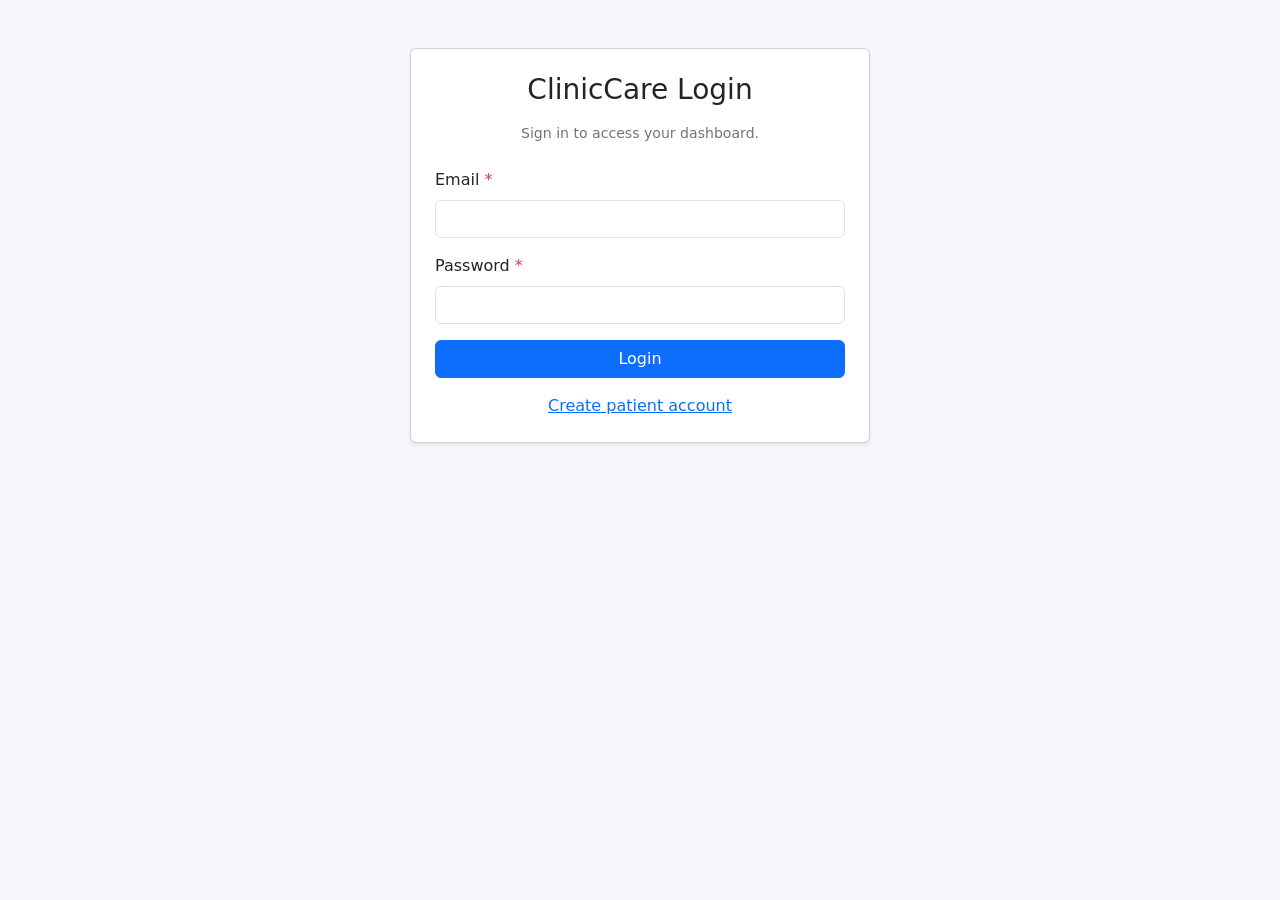
==== cliniccare/src/main/resources/static/index.html @ c625bea7 "feat(frontend): add shared client assets and public auth pages" ====
<!DOCTYPE html>
<html lang="en">
<head>
  <meta charset="UTF-8">
  <meta http-equiv="refresh" content="0; url=login.html">
  <meta name="viewport" content="width=device-width, initial-scale=1.0">
  <title>ClinicCare</title>
  <script>
    window.location.replace("login.html");
  </script>
</head>
<body>
Redirecting to <a href="login.html">login page</a>...
</body>
</html>
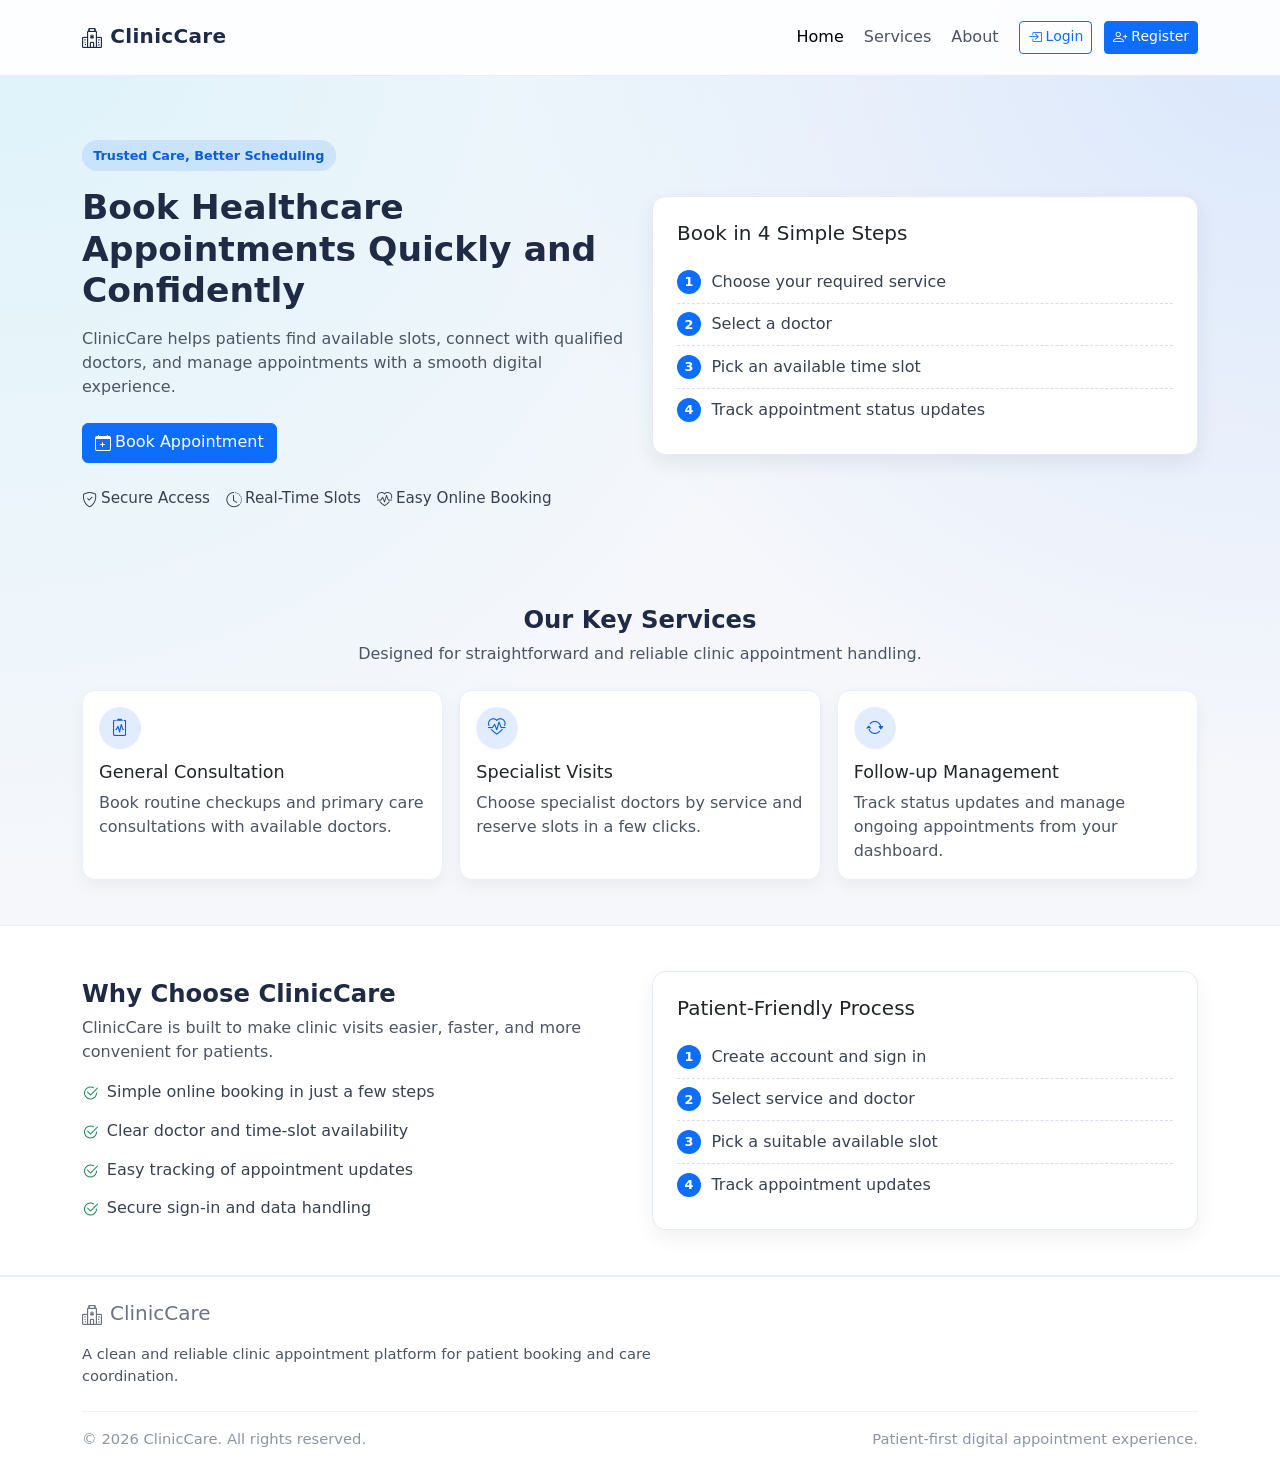
==== commit db0fb063: "feat(frontend-public): polish homepage/auth pages and add ClinicCare favicon" ====
--- a/cliniccare/src/main/resources/static/index.html
+++ b/cliniccare/src/main/resources/static/index.html
@@ -2,14 +2,170 @@
 <html lang="en">
 <head>
   <meta charset="UTF-8">
-  <meta http-equiv="refresh" content="0; url=login.html">
   <meta name="viewport" content="width=device-width, initial-scale=1.0">
-  <title>ClinicCare</title>
-  <script>
-    window.location.replace("login.html");
-  </script>
+  <title>ClinicCare - Home</title>
+  <link href="https://cdn.jsdelivr.net/npm/bootstrap@5.3.3/dist/css/bootstrap.min.css" rel="stylesheet">
+  <link href="https://cdn.jsdelivr.net/npm/bootstrap-icons@1.11.3/font/bootstrap-icons.min.css" rel="stylesheet">
+  <link rel="icon" type="image/svg+xml" href="assets/img/favicon.svg">
+  <link href="assets/css/app.css" rel="stylesheet">
 </head>
-<body>
-Redirecting to <a href="login.html">login page</a>...
+<body class="landing-page">
+<header class="landing-header sticky-top">
+  <nav class="navbar navbar-expand-lg landing-navbar">
+    <div class="container py-2">
+      <a class="navbar-brand landing-brand" href="#home">
+        <i class="bi bi-hospital me-2"></i>ClinicCare
+      </a>
+      <button class="navbar-toggler" type="button" data-bs-toggle="collapse" data-bs-target="#landingNav"
+              aria-controls="landingNav" aria-expanded="false" aria-label="Toggle navigation">
+        <span class="navbar-toggler-icon"></span>
+      </button>
+      <div class="collapse navbar-collapse" id="landingNav">
+        <ul class="navbar-nav ms-auto align-items-lg-center gap-lg-1">
+          <li class="nav-item">
+            <a class="nav-link landing-nav-link active" href="#home">Home</a>
+          </li>
+          <li class="nav-item">
+            <a class="nav-link landing-nav-link" href="#services">Services</a>
+          </li>
+          <li class="nav-item">
+            <a class="nav-link landing-nav-link" href="#about">About</a>
+          </li>
+          <li class="nav-item ms-lg-2 mt-2 mt-lg-0">
+            <a class="btn btn-outline-primary btn-sm w-100" href="login.html">
+              <i class="bi bi-box-arrow-in-right me-1"></i>Login
+            </a>
+          </li>
+          <li class="nav-item ms-lg-2 mt-2 mt-lg-0">
+            <a class="btn btn-primary btn-sm w-100" href="register.html">
+              <i class="bi bi-person-plus me-1"></i>Register
+            </a>
+          </li>
+        </ul>
+      </div>
+    </div>
+  </nav>
+</header>
+
+<main id="home">
+  <section class="landing-hero-section">
+    <div class="container py-5">
+      <div class="row g-4 align-items-center">
+        <div class="col-lg-6">
+          <span class="landing-badge">Trusted Care, Better Scheduling</span>
+          <h1 class="landing-title mt-3">Book Healthcare Appointments Quickly and Confidently</h1>
+          <p class="landing-subtitle">
+            ClinicCare helps patients find available slots, connect with qualified doctors, and manage appointments
+            with a smooth digital experience.
+          </p>
+          <div class="d-flex flex-wrap gap-2 mt-4">
+            <a class="btn btn-primary landing-cta" href="register.html">
+              <i class="bi bi-calendar-plus me-1"></i>Book Appointment
+            </a>
+          </div>
+          <div class="d-flex flex-wrap gap-3 mt-4 landing-trust">
+            <span><i class="bi bi-shield-check me-1"></i>Secure Access</span>
+            <span><i class="bi bi-clock-history me-1"></i>Real-Time Slots</span>
+            <span><i class="bi bi-heart-pulse me-1"></i>Easy Online Booking</span>
+          </div>
+        </div>
+        <div class="col-lg-6">
+          <div class="card landing-hero-panel">
+            <div class="card-body p-4">
+              <h5 class="mb-3">Book in 4 Simple Steps</h5>
+              <div class="landing-flow-step"><span>1</span>Choose your required service</div>
+              <div class="landing-flow-step"><span>2</span>Select a doctor</div>
+              <div class="landing-flow-step"><span>3</span>Pick an available time slot</div>
+              <div class="landing-flow-step"><span>4</span>Track appointment status updates</div>
+            </div>
+          </div>
+        </div>
+      </div>
+    </div>
+  </section>
+
+  <section id="services" class="landing-section">
+    <div class="container">
+      <div class="text-center mb-4">
+        <h2 class="landing-section-title">Our Key Services</h2>
+        <p class="landing-section-subtitle">Designed for straightforward and reliable clinic appointment handling.</p>
+      </div>
+      <div class="row g-3">
+        <div class="col-md-4">
+          <div class="card landing-service-card h-100">
+            <div class="card-body">
+              <div class="landing-icon-circle"><i class="bi bi-clipboard2-pulse"></i></div>
+              <h5>General Consultation</h5>
+              <p>Book routine checkups and primary care consultations with available doctors.</p>
+            </div>
+          </div>
+        </div>
+        <div class="col-md-4">
+          <div class="card landing-service-card h-100">
+            <div class="card-body">
+              <div class="landing-icon-circle"><i class="bi bi-heart-pulse"></i></div>
+              <h5>Specialist Visits</h5>
+              <p>Choose specialist doctors by service and reserve slots in a few clicks.</p>
+            </div>
+          </div>
+        </div>
+        <div class="col-md-4">
+          <div class="card landing-service-card h-100">
+            <div class="card-body">
+              <div class="landing-icon-circle"><i class="bi bi-arrow-repeat"></i></div>
+              <h5>Follow-up Management</h5>
+              <p>Track status updates and manage ongoing appointments from your dashboard.</p>
+            </div>
+          </div>
+        </div>
+      </div>
+    </div>
+  </section>
+
+  <section id="about" class="landing-section landing-section-soft">
+    <div class="container">
+      <div class="row g-4 align-items-center">
+        <div class="col-lg-6">
+          <h2 class="landing-section-title">Why Choose ClinicCare</h2>
+          <p class="landing-section-subtitle mb-3">
+            ClinicCare is built to make clinic visits easier, faster, and more convenient for patients.
+          </p>
+          <ul class="landing-benefits-list">
+            <li><i class="bi bi-check2-circle"></i>Simple online booking in just a few steps</li>
+            <li><i class="bi bi-check2-circle"></i>Clear doctor and time-slot availability</li>
+            <li><i class="bi bi-check2-circle"></i>Easy tracking of appointment updates</li>
+            <li><i class="bi bi-check2-circle"></i>Secure sign-in and data handling</li>
+          </ul>
+        </div>
+        <div class="col-lg-6">
+          <div class="card landing-info-card">
+            <div class="card-body p-4">
+              <h5 class="mb-3">Patient-Friendly Process</h5>
+              <div class="landing-step"><span>1</span>Create account and sign in</div>
+              <div class="landing-step"><span>2</span>Select service and doctor</div>
+              <div class="landing-step"><span>3</span>Pick a suitable available slot</div>
+              <div class="landing-step"><span>4</span>Track appointment updates</div>
+            </div>
+          </div>
+        </div>
+      </div>
+    </div>
+  </section>
+</main>
+
+<footer class="landing-footer">
+  <div class="container py-4">
+    <h5 class="mb-2"><i class="bi bi-hospital me-2"></i>ClinicCare</h5>
+    <p class="landing-subtitle mb-0">
+      A clean and reliable clinic appointment platform for patient booking and care coordination.
+    </p>
+    <div class="landing-footer-bottom d-flex justify-content-between flex-wrap gap-2 mt-4 pt-3">
+      <span>© 2026 ClinicCare. All rights reserved.</span>
+      <span>Patient-first digital appointment experience.</span>
+    </div>
+  </div>
+</footer>
+
+<script src="https://cdn.jsdelivr.net/npm/bootstrap@5.3.3/dist/js/bootstrap.bundle.min.js"></script>
 </body>
 </html>
--- a/cliniccare/src/main/resources/static/assets/css/app.css
+++ b/cliniccare/src/main/resources/static/assets/css/app.css
@@ -0,0 +1,401 @@
+body {
+  background-color: #f5f7fb;
+}
+
+.bi {
+  vertical-align: -0.125em;
+}
+
+.navbar-brand {
+  font-weight: 700;
+  letter-spacing: 0.3px;
+}
+
+.page-title {
+  font-weight: 700;
+  color: #1f2a44;
+}
+
+.card-metric {
+  border: 0;
+  box-shadow: 0 2px 8px rgba(0, 0, 0, 0.06);
+}
+
+.card-metric .card-body {
+  min-height: 92px;
+  display: flex;
+  flex-direction: column;
+  justify-content: center;
+}
+
+.metric-value {
+  font-size: 1.8rem;
+  font-weight: 700;
+}
+
+.table-actions .btn {
+  margin-right: 0.25rem;
+  margin-bottom: 0.25rem;
+}
+
+.auth-card {
+  max-width: 460px;
+}
+
+.small-muted {
+  font-size: 0.88rem;
+  color: #6c757d;
+}
+
+.badge-status {
+  font-size: 0.78rem;
+}
+
+.required::after {
+  content: " *";
+  color: #dc3545;
+}
+
+.admin-shell {
+  display: flex;
+  min-height: 100vh;
+}
+
+.admin-sidebar {
+  width: 250px;
+  background: #111827;
+  color: #e5e7eb;
+  padding: 1.25rem 1rem;
+  display: flex;
+  flex-direction: column;
+  position: sticky;
+  top: 0;
+  height: 100vh;
+}
+
+.admin-brand {
+  font-size: 1.1rem;
+  font-weight: 700;
+  color: #f8fafc;
+  letter-spacing: 0.3px;
+}
+
+.admin-nav {
+  display: flex;
+  flex-direction: column;
+  gap: 0.35rem;
+  margin-top: 1.25rem;
+}
+
+.admin-nav-link {
+  color: #cbd5e1;
+  text-decoration: none;
+  padding: 0.55rem 0.7rem;
+  border-radius: 0.5rem;
+  transition: all 0.15s ease;
+}
+
+.admin-nav-link:hover {
+  color: #ffffff;
+  background: rgba(255, 255, 255, 0.08);
+}
+
+.admin-nav-link.active {
+  color: #ffffff;
+  background: #0d6efd;
+}
+
+.admin-content {
+  flex: 1;
+  min-width: 0;
+  padding: 1.4rem 1.5rem;
+  overflow-y: auto;
+}
+
+.admin-page-head {
+  display: flex;
+  justify-content: space-between;
+  align-items: center;
+  gap: 1rem;
+  margin-bottom: 1rem;
+}
+
+.table-fit .dataTables_wrapper .dataTables_scroll {
+  border: 1px solid #e9ecef;
+  border-radius: 0.35rem;
+}
+
+.table-fit .dataTables_wrapper .dataTables_scrollBody {
+  border-bottom: 0;
+}
+
+.chart-panel .card-body {
+  height: 360px;
+}
+
+.chart-canvas {
+  width: 100% !important;
+  height: 100% !important;
+}
+
+body.landing-page {
+  background:
+    radial-gradient(circle at top right, rgba(13, 110, 253, 0.12), transparent 40%),
+    radial-gradient(circle at top left, rgba(13, 202, 240, 0.1), transparent 45%),
+    #f5f7fb;
+  color: #1f2a44;
+}
+
+.landing-header {
+  border-bottom: 1px solid #e6ebf5;
+  background: rgba(255, 255, 255, 0.9);
+  backdrop-filter: blur(5px);
+}
+
+.landing-navbar .navbar-toggler {
+  border-color: #c7d2fe;
+}
+
+.landing-navbar .navbar-toggler:focus {
+  box-shadow: 0 0 0 0.2rem rgba(13, 110, 253, 0.15);
+}
+
+.landing-brand {
+  color: #1f2a44;
+  font-weight: 700;
+}
+
+.landing-nav-link {
+  color: #4b5563;
+  font-weight: 500;
+}
+
+.landing-nav-link:hover,
+.landing-nav-link.active {
+  color: #0d6efd;
+}
+
+.landing-badge {
+  display: inline-block;
+  padding: 0.4rem 0.7rem;
+  border-radius: 999px;
+  font-size: 0.8rem;
+  font-weight: 600;
+  color: #0b5ed7;
+  background: rgba(13, 110, 253, 0.12);
+}
+
+.landing-hero-section {
+  padding-top: 1rem;
+}
+
+.landing-title {
+  font-size: clamp(1.9rem, 2.7vw, 2.85rem);
+  line-height: 1.2;
+  font-weight: 700;
+}
+
+.landing-subtitle {
+  margin-top: 0.95rem;
+  color: #4b5563;
+  max-width: 640px;
+}
+
+.landing-cta {
+  min-width: 170px;
+}
+
+.landing-trust {
+  color: #374151;
+  font-size: 0.95rem;
+}
+
+.landing-hero-panel {
+  border: 1px solid #e4eaf5;
+  box-shadow: 0 8px 20px rgba(31, 42, 68, 0.08);
+  border-radius: 0.85rem;
+}
+
+.landing-flow-step {
+  display: flex;
+  align-items: center;
+  gap: 0.65rem;
+  padding: 0.55rem 0;
+  border-bottom: 1px dashed #d8dee9;
+  color: #374151;
+}
+
+.landing-flow-step:last-of-type {
+  border-bottom: 0;
+}
+
+.landing-flow-step span {
+  width: 24px;
+  height: 24px;
+  border-radius: 50%;
+  display: inline-flex;
+  align-items: center;
+  justify-content: center;
+  background: #0d6efd;
+  color: #fff;
+  font-size: 0.8rem;
+  font-weight: 600;
+}
+
+.landing-section {
+  padding: 2.8rem 0;
+}
+
+.landing-section-soft {
+  background: #ffffff;
+  border-top: 1px solid #e9eef7;
+  border-bottom: 1px solid #e9eef7;
+}
+
+.landing-section-title {
+  font-size: clamp(1.35rem, 1.9vw, 2rem);
+  font-weight: 700;
+  margin-bottom: 0.5rem;
+}
+
+.landing-section-subtitle {
+  color: #4b5563;
+  margin-bottom: 0;
+}
+
+.landing-service-card {
+  border: 1px solid #e9eef7;
+  box-shadow: 0 6px 16px rgba(17, 24, 39, 0.05);
+  border-radius: 0.8rem;
+}
+
+.landing-service-card h5 {
+  margin: 0.8rem 0 0.55rem;
+  font-size: 1.1rem;
+}
+
+.landing-service-card p {
+  color: #4b5563;
+  margin-bottom: 0;
+}
+
+.landing-icon-circle {
+  width: 42px;
+  height: 42px;
+  border-radius: 50%;
+  display: inline-flex;
+  align-items: center;
+  justify-content: center;
+  background: rgba(13, 110, 253, 0.12);
+  color: #0b5ed7;
+  font-size: 1.1rem;
+}
+
+.landing-benefits-list {
+  list-style: none;
+  padding-left: 0;
+  margin-bottom: 0;
+  display: grid;
+  gap: 0.8rem;
+}
+
+.landing-benefits-list li {
+  display: flex;
+  gap: 0.55rem;
+  color: #374151;
+}
+
+.landing-benefits-list i {
+  color: #198754;
+  margin-top: 0.12rem;
+}
+
+.landing-info-card {
+  border: 1px solid #e4eaf5;
+  border-radius: 0.85rem;
+  box-shadow: 0 8px 20px rgba(15, 23, 42, 0.06);
+}
+
+.landing-step {
+  display: flex;
+  align-items: center;
+  gap: 0.65rem;
+  padding: 0.55rem 0;
+  border-bottom: 1px dashed #d8dee9;
+  color: #374151;
+}
+
+.landing-step:last-child {
+  border-bottom: 0;
+}
+
+.landing-step span {
+  width: 24px;
+  height: 24px;
+  border-radius: 50%;
+  display: inline-flex;
+  align-items: center;
+  justify-content: center;
+  background: #0d6efd;
+  color: #fff;
+  font-size: 0.8rem;
+  font-weight: 600;
+}
+
+.landing-footer {
+  border-top: 1px solid #e5ebf6;
+  background: #ffffff;
+  color: #6b7280;
+  font-size: 0.92rem;
+}
+
+.landing-footer-links {
+  display: grid;
+  gap: 0.4rem;
+}
+
+.landing-footer-links a {
+  color: #4b5563;
+  text-decoration: none;
+}
+
+.landing-footer-links a:hover {
+  color: #0d6efd;
+}
+
+.landing-footer-bottom {
+  border-top: 1px solid #eef2f7;
+  color: #8b95a5;
+}
+
+@media (max-width: 991.98px) {
+  .admin-shell {
+    flex-direction: column;
+  }
+
+  .admin-sidebar {
+    width: 100%;
+    height: auto;
+    position: relative;
+  }
+
+  .admin-content {
+    padding: 1rem;
+  }
+
+  .chart-panel .card-body {
+    height: 300px;
+  }
+
+  .landing-title {
+    font-size: 1.7rem;
+  }
+
+  .landing-nav-link {
+    padding: 0.45rem 0;
+  }
+
+  .landing-section {
+    padding: 2.1rem 0;
+  }
+}
